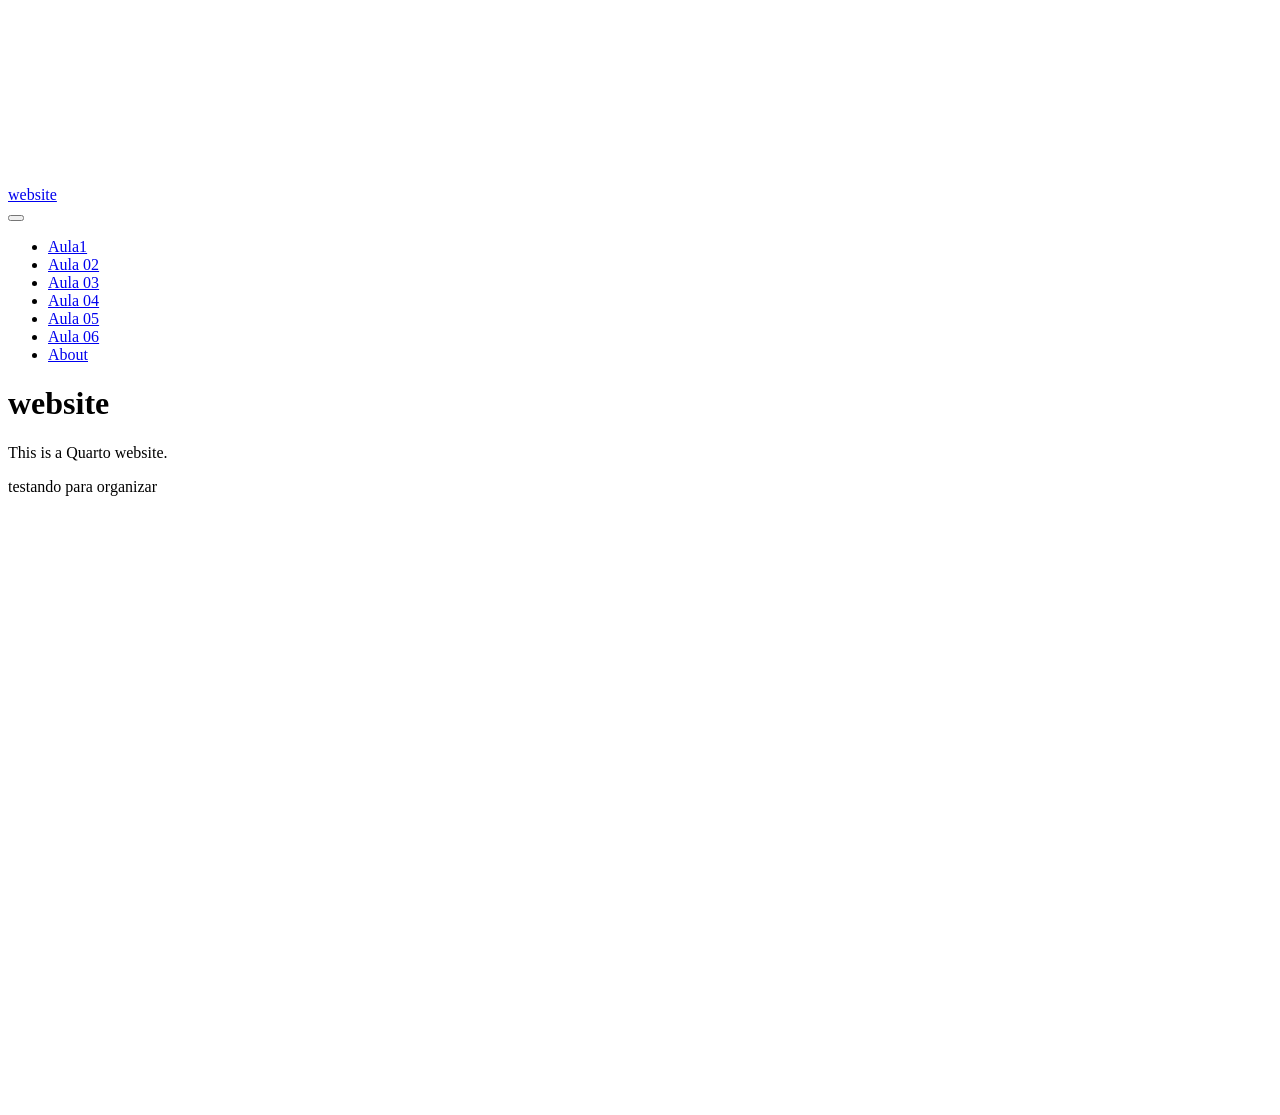
==== docs/index.html @ 210774d0 "atualização do site" ====
<!DOCTYPE html>
<html xmlns="http://www.w3.org/1999/xhtml" lang="en" xml:lang="en"><head>

<meta charset="utf-8">
<meta name="generator" content="quarto-1.7.32">

<meta name="viewport" content="width=device-width, initial-scale=1.0, user-scalable=yes">


<title>website</title>
<style>
code{white-space: pre-wrap;}
span.smallcaps{font-variant: small-caps;}
div.columns{display: flex; gap: min(4vw, 1.5em);}
div.column{flex: auto; overflow-x: auto;}
div.hanging-indent{margin-left: 1.5em; text-indent: -1.5em;}
ul.task-list{list-style: none;}
ul.task-list li input[type="checkbox"] {
  width: 0.8em;
  margin: 0 0.8em 0.2em -1em; /* quarto-specific, see https://github.com/quarto-dev/quarto-cli/issues/4556 */ 
  vertical-align: middle;
}
</style>


<script src="site_libs/quarto-nav/quarto-nav.js"></script>
<script src="site_libs/quarto-nav/headroom.min.js"></script>
<script src="site_libs/clipboard/clipboard.min.js"></script>
<script src="site_libs/quarto-search/autocomplete.umd.js"></script>
<script src="site_libs/quarto-search/fuse.min.js"></script>
<script src="site_libs/quarto-search/quarto-search.js"></script>
<meta name="quarto:offset" content="./">
<script src="site_libs/quarto-html/quarto.js" type="module"></script>
<script src="site_libs/quarto-html/tabsets/tabsets.js" type="module"></script>
<script src="site_libs/quarto-html/popper.min.js"></script>
<script src="site_libs/quarto-html/tippy.umd.min.js"></script>
<script src="site_libs/quarto-html/anchor.min.js"></script>
<link href="site_libs/quarto-html/tippy.css" rel="stylesheet">
<link href="site_libs/quarto-html/quarto-syntax-highlighting-37eea08aefeeee20ff55810ff984fec1.css" rel="stylesheet" id="quarto-text-highlighting-styles">
<script src="site_libs/bootstrap/bootstrap.min.js"></script>
<link href="site_libs/bootstrap/bootstrap-icons.css" rel="stylesheet">
<link href="site_libs/bootstrap/bootstrap-dfb324f25d9b1687192fa8be62ac8f9c.min.css" rel="stylesheet" append-hash="true" id="quarto-bootstrap" data-mode="light">
<script id="quarto-search-options" type="application/json">{
  "location": "navbar",
  "copy-button": false,
  "collapse-after": 3,
  "panel-placement": "end",
  "type": "overlay",
  "limit": 50,
  "keyboard-shortcut": [
    "f",
    "/",
    "s"
  ],
  "show-item-context": false,
  "language": {
    "search-no-results-text": "No results",
    "search-matching-documents-text": "matching documents",
    "search-copy-link-title": "Copy link to search",
    "search-hide-matches-text": "Hide additional matches",
    "search-more-match-text": "more match in this document",
    "search-more-matches-text": "more matches in this document",
    "search-clear-button-title": "Clear",
    "search-text-placeholder": "",
    "search-detached-cancel-button-title": "Cancel",
    "search-submit-button-title": "Submit",
    "search-label": "Search"
  }
}</script>


<link rel="stylesheet" href="styles.css">
</head>

<body class="nav-fixed quarto-light">

<div id="quarto-search-results"></div>
  <header id="quarto-header" class="headroom fixed-top">
    <nav class="navbar navbar-expand-lg " data-bs-theme="dark">
      <div class="navbar-container container-fluid">
      <div class="navbar-brand-container mx-auto">
    <a class="navbar-brand" href="./index.html">
    <span class="navbar-title">website</span>
    </a>
  </div>
            <div id="quarto-search" class="" title="Search"></div>
          <button class="navbar-toggler" type="button" data-bs-toggle="collapse" data-bs-target="#navbarCollapse" aria-controls="navbarCollapse" role="menu" aria-expanded="false" aria-label="Toggle navigation" onclick="if (window.quartoToggleHeadroom) { window.quartoToggleHeadroom(); }">
  <span class="navbar-toggler-icon"></span>
</button>
          <div class="collapse navbar-collapse" id="navbarCollapse">
            <ul class="navbar-nav navbar-nav-scroll me-auto">
  <li class="nav-item">
    <a class="nav-link" href="./aula1Q.html"> 
<span class="menu-text">Aula1</span></a>
  </li>  
  <li class="nav-item">
    <a class="nav-link" href="./aula2.html"> 
<span class="menu-text">Aula 02</span></a>
  </li>  
  <li class="nav-item">
    <a class="nav-link" href="./aula3.html"> 
<span class="menu-text">Aula 03</span></a>
  </li>  
  <li class="nav-item">
    <a class="nav-link" href="./aula4.html"> 
<span class="menu-text">Aula 04</span></a>
  </li>  
  <li class="nav-item">
    <a class="nav-link" href="./aula5.html"> 
<span class="menu-text">Aula 05</span></a>
  </li>  
  <li class="nav-item">
    <a class="nav-link" href="./aula6.html"> 
<span class="menu-text">Aula 06</span></a>
  </li>  
  <li class="nav-item">
    <a class="nav-link" href="./about.html"> 
<span class="menu-text">About</span></a>
  </li>  
</ul>
          </div> <!-- /navcollapse -->
            <div class="quarto-navbar-tools">
</div>
      </div> <!-- /container-fluid -->
    </nav>
</header>
<!-- content -->
<div id="quarto-content" class="quarto-container page-columns page-rows-contents page-layout-article page-navbar">
<!-- sidebar -->
<!-- margin-sidebar -->
    <div id="quarto-margin-sidebar" class="sidebar margin-sidebar zindex-bottom">
        
    </div>
<!-- main -->
<main class="content" id="quarto-document-content">

<header id="title-block-header" class="quarto-title-block default">
<div class="quarto-title">
<h1 class="title">website</h1>
</div>



<div class="quarto-title-meta">

    
  
    
  </div>
  


</header>


<p>This is a Quarto website.</p>
<p>testando para organizar</p>



</main> <!-- /main -->
<script id="quarto-html-after-body" type="application/javascript">
  window.document.addEventListener("DOMContentLoaded", function (event) {
    const icon = "";
    const anchorJS = new window.AnchorJS();
    anchorJS.options = {
      placement: 'right',
      icon: icon
    };
    anchorJS.add('.anchored');
    const isCodeAnnotation = (el) => {
      for (const clz of el.classList) {
        if (clz.startsWith('code-annotation-')) {                     
          return true;
        }
      }
      return false;
    }
    const onCopySuccess = function(e) {
      // button target
      const button = e.trigger;
      // don't keep focus
      button.blur();
      // flash "checked"
      button.classList.add('code-copy-button-checked');
      var currentTitle = button.getAttribute("title");
      button.setAttribute("title", "Copied!");
      let tooltip;
      if (window.bootstrap) {
        button.setAttribute("data-bs-toggle", "tooltip");
        button.setAttribute("data-bs-placement", "left");
        button.setAttribute("data-bs-title", "Copied!");
        tooltip = new bootstrap.Tooltip(button, 
          { trigger: "manual", 
            customClass: "code-copy-button-tooltip",
            offset: [0, -8]});
        tooltip.show();    
      }
      setTimeout(function() {
        if (tooltip) {
          tooltip.hide();
          button.removeAttribute("data-bs-title");
          button.removeAttribute("data-bs-toggle");
          button.removeAttribute("data-bs-placement");
        }
        button.setAttribute("title", currentTitle);
        button.classList.remove('code-copy-button-checked');
      }, 1000);
      // clear code selection
      e.clearSelection();
    }
    const getTextToCopy = function(trigger) {
        const codeEl = trigger.previousElementSibling.cloneNode(true);
        for (const childEl of codeEl.children) {
          if (isCodeAnnotation(childEl)) {
            childEl.remove();
          }
        }
        return codeEl.innerText;
    }
    const clipboard = new window.ClipboardJS('.code-copy-button:not([data-in-quarto-modal])', {
      text: getTextToCopy
    });
    clipboard.on('success', onCopySuccess);
    if (window.document.getElementById('quarto-embedded-source-code-modal')) {
      const clipboardModal = new window.ClipboardJS('.code-copy-button[data-in-quarto-modal]', {
        text: getTextToCopy,
        container: window.document.getElementById('quarto-embedded-source-code-modal')
      });
      clipboardModal.on('success', onCopySuccess);
    }
      var localhostRegex = new RegExp(/^(?:http|https):\/\/localhost\:?[0-9]*\//);
      var mailtoRegex = new RegExp(/^mailto:/);
        var filterRegex = new RegExp('/' + window.location.host + '/');
      var isInternal = (href) => {
          return filterRegex.test(href) || localhostRegex.test(href) || mailtoRegex.test(href);
      }
      // Inspect non-navigation links and adorn them if external
     var links = window.document.querySelectorAll('a[href]:not(.nav-link):not(.navbar-brand):not(.toc-action):not(.sidebar-link):not(.sidebar-item-toggle):not(.pagination-link):not(.no-external):not([aria-hidden]):not(.dropdown-item):not(.quarto-navigation-tool):not(.about-link)');
      for (var i=0; i<links.length; i++) {
        const link = links[i];
        if (!isInternal(link.href)) {
          // undo the damage that might have been done by quarto-nav.js in the case of
          // links that we want to consider external
          if (link.dataset.originalHref !== undefined) {
            link.href = link.dataset.originalHref;
          }
        }
      }
    function tippyHover(el, contentFn, onTriggerFn, onUntriggerFn) {
      const config = {
        allowHTML: true,
        maxWidth: 500,
        delay: 100,
        arrow: false,
        appendTo: function(el) {
            return el.parentElement;
        },
        interactive: true,
        interactiveBorder: 10,
        theme: 'quarto',
        placement: 'bottom-start',
      };
      if (contentFn) {
        config.content = contentFn;
      }
      if (onTriggerFn) {
        config.onTrigger = onTriggerFn;
      }
      if (onUntriggerFn) {
        config.onUntrigger = onUntriggerFn;
      }
      window.tippy(el, config); 
    }
    const noterefs = window.document.querySelectorAll('a[role="doc-noteref"]');
    for (var i=0; i<noterefs.length; i++) {
      const ref = noterefs[i];
      tippyHover(ref, function() {
        // use id or data attribute instead here
        let href = ref.getAttribute('data-footnote-href') || ref.getAttribute('href');
        try { href = new URL(href).hash; } catch {}
        const id = href.replace(/^#\/?/, "");
        const note = window.document.getElementById(id);
        if (note) {
          return note.innerHTML;
        } else {
          return "";
        }
      });
    }
    const xrefs = window.document.querySelectorAll('a.quarto-xref');
    const processXRef = (id, note) => {
      // Strip column container classes
      const stripColumnClz = (el) => {
        el.classList.remove("page-full", "page-columns");
        if (el.children) {
          for (const child of el.children) {
            stripColumnClz(child);
          }
        }
      }
      stripColumnClz(note)
      if (id === null || id.startsWith('sec-')) {
        // Special case sections, only their first couple elements
        const container = document.createElement("div");
        if (note.children && note.children.length > 2) {
          container.appendChild(note.children[0].cloneNode(true));
          for (let i = 1; i < note.children.length; i++) {
            const child = note.children[i];
            if (child.tagName === "P" && child.innerText === "") {
              continue;
            } else {
              container.appendChild(child.cloneNode(true));
              break;
            }
          }
          if (window.Quarto?.typesetMath) {
            window.Quarto.typesetMath(container);
          }
          return container.innerHTML
        } else {
          if (window.Quarto?.typesetMath) {
            window.Quarto.typesetMath(note);
          }
          return note.innerHTML;
        }
      } else {
        // Remove any anchor links if they are present
        const anchorLink = note.querySelector('a.anchorjs-link');
        if (anchorLink) {
          anchorLink.remove();
        }
        if (window.Quarto?.typesetMath) {
          window.Quarto.typesetMath(note);
        }
        if (note.classList.contains("callout")) {
          return note.outerHTML;
        } else {
          return note.innerHTML;
        }
      }
    }
    for (var i=0; i<xrefs.length; i++) {
      const xref = xrefs[i];
      tippyHover(xref, undefined, function(instance) {
        instance.disable();
        let url = xref.getAttribute('href');
        let hash = undefined; 
        if (url.startsWith('#')) {
          hash = url;
        } else {
          try { hash = new URL(url).hash; } catch {}
        }
        if (hash) {
          const id = hash.replace(/^#\/?/, "");
          const note = window.document.getElementById(id);
          if (note !== null) {
            try {
              const html = processXRef(id, note.cloneNode(true));
              instance.setContent(html);
            } finally {
              instance.enable();
              instance.show();
            }
          } else {
            // See if we can fetch this
            fetch(url.split('#')[0])
            .then(res => res.text())
            .then(html => {
              const parser = new DOMParser();
              const htmlDoc = parser.parseFromString(html, "text/html");
              const note = htmlDoc.getElementById(id);
              if (note !== null) {
                const html = processXRef(id, note);
                instance.setContent(html);
              } 
            }).finally(() => {
              instance.enable();
              instance.show();
            });
          }
        } else {
          // See if we can fetch a full url (with no hash to target)
          // This is a special case and we should probably do some content thinning / targeting
          fetch(url)
          .then(res => res.text())
          .then(html => {
            const parser = new DOMParser();
            const htmlDoc = parser.parseFromString(html, "text/html");
            const note = htmlDoc.querySelector('main.content');
            if (note !== null) {
              // This should only happen for chapter cross references
              // (since there is no id in the URL)
              // remove the first header
              if (note.children.length > 0 && note.children[0].tagName === "HEADER") {
                note.children[0].remove();
              }
              const html = processXRef(null, note);
              instance.setContent(html);
            } 
          }).finally(() => {
            instance.enable();
            instance.show();
          });
        }
      }, function(instance) {
      });
    }
        let selectedAnnoteEl;
        const selectorForAnnotation = ( cell, annotation) => {
          let cellAttr = 'data-code-cell="' + cell + '"';
          let lineAttr = 'data-code-annotation="' +  annotation + '"';
          const selector = 'span[' + cellAttr + '][' + lineAttr + ']';
          return selector;
        }
        const selectCodeLines = (annoteEl) => {
          const doc = window.document;
          const targetCell = annoteEl.getAttribute("data-target-cell");
          const targetAnnotation = annoteEl.getAttribute("data-target-annotation");
          const annoteSpan = window.document.querySelector(selectorForAnnotation(targetCell, targetAnnotation));
          const lines = annoteSpan.getAttribute("data-code-lines").split(",");
          const lineIds = lines.map((line) => {
            return targetCell + "-" + line;
          })
          let top = null;
          let height = null;
          let parent = null;
          if (lineIds.length > 0) {
              //compute the position of the single el (top and bottom and make a div)
              const el = window.document.getElementById(lineIds[0]);
              top = el.offsetTop;
              height = el.offsetHeight;
              parent = el.parentElement.parentElement;
            if (lineIds.length > 1) {
              const lastEl = window.document.getElementById(lineIds[lineIds.length - 1]);
              const bottom = lastEl.offsetTop + lastEl.offsetHeight;
              height = bottom - top;
            }
            if (top !== null && height !== null && parent !== null) {
              // cook up a div (if necessary) and position it 
              let div = window.document.getElementById("code-annotation-line-highlight");
              if (div === null) {
                div = window.document.createElement("div");
                div.setAttribute("id", "code-annotation-line-highlight");
                div.style.position = 'absolute';
                parent.appendChild(div);
              }
              div.style.top = top - 2 + "px";
              div.style.height = height + 4 + "px";
              div.style.left = 0;
              let gutterDiv = window.document.getElementById("code-annotation-line-highlight-gutter");
              if (gutterDiv === null) {
                gutterDiv = window.document.createElement("div");
                gutterDiv.setAttribute("id", "code-annotation-line-highlight-gutter");
                gutterDiv.style.position = 'absolute';
                const codeCell = window.document.getElementById(targetCell);
                const gutter = codeCell.querySelector('.code-annotation-gutter');
                gutter.appendChild(gutterDiv);
              }
              gutterDiv.style.top = top - 2 + "px";
              gutterDiv.style.height = height + 4 + "px";
            }
            selectedAnnoteEl = annoteEl;
          }
        };
        const unselectCodeLines = () => {
          const elementsIds = ["code-annotation-line-highlight", "code-annotation-line-highlight-gutter"];
          elementsIds.forEach((elId) => {
            const div = window.document.getElementById(elId);
            if (div) {
              div.remove();
            }
          });
          selectedAnnoteEl = undefined;
        };
          // Handle positioning of the toggle
      window.addEventListener(
        "resize",
        throttle(() => {
          elRect = undefined;
          if (selectedAnnoteEl) {
            selectCodeLines(selectedAnnoteEl);
          }
        }, 10)
      );
      function throttle(fn, ms) {
      let throttle = false;
      let timer;
        return (...args) => {
          if(!throttle) { // first call gets through
              fn.apply(this, args);
              throttle = true;
          } else { // all the others get throttled
              if(timer) clearTimeout(timer); // cancel #2
              timer = setTimeout(() => {
                fn.apply(this, args);
                timer = throttle = false;
              }, ms);
          }
        };
      }
        // Attach click handler to the DT
        const annoteDls = window.document.querySelectorAll('dt[data-target-cell]');
        for (const annoteDlNode of annoteDls) {
          annoteDlNode.addEventListener('click', (event) => {
            const clickedEl = event.target;
            if (clickedEl !== selectedAnnoteEl) {
              unselectCodeLines();
              const activeEl = window.document.querySelector('dt[data-target-cell].code-annotation-active');
              if (activeEl) {
                activeEl.classList.remove('code-annotation-active');
              }
              selectCodeLines(clickedEl);
              clickedEl.classList.add('code-annotation-active');
            } else {
              // Unselect the line
              unselectCodeLines();
              clickedEl.classList.remove('code-annotation-active');
            }
          });
        }
    const findCites = (el) => {
      const parentEl = el.parentElement;
      if (parentEl) {
        const cites = parentEl.dataset.cites;
        if (cites) {
          return {
            el,
            cites: cites.split(' ')
          };
        } else {
          return findCites(el.parentElement)
        }
      } else {
        return undefined;
      }
    };
    var bibliorefs = window.document.querySelectorAll('a[role="doc-biblioref"]');
    for (var i=0; i<bibliorefs.length; i++) {
      const ref = bibliorefs[i];
      const citeInfo = findCites(ref);
      if (citeInfo) {
        tippyHover(citeInfo.el, function() {
          var popup = window.document.createElement('div');
          citeInfo.cites.forEach(function(cite) {
            var citeDiv = window.document.createElement('div');
            citeDiv.classList.add('hanging-indent');
            citeDiv.classList.add('csl-entry');
            var biblioDiv = window.document.getElementById('ref-' + cite);
            if (biblioDiv) {
              citeDiv.innerHTML = biblioDiv.innerHTML;
            }
            popup.appendChild(citeDiv);
          });
          return popup.innerHTML;
        });
      }
    }
  });
  </script>
</div> <!-- /content -->




</body></html>
---- docs/site_libs/quarto-html/tippy.css ----
.tippy-box[data-animation=fade][data-state=hidden]{opacity:0}[data-tippy-root]{max-width:calc(100vw - 10px)}.tippy-box{position:relative;background-color:#333;color:#fff;border-radius:4px;font-size:14px;line-height:1.4;white-space:normal;outline:0;transition-property:transform,visibility,opacity}.tippy-box[data-placement^=top]>.tippy-arrow{bottom:0}.tippy-box[data-placement^=top]>.tippy-arrow:before{bottom:-7px;left:0;border-width:8px 8px 0;border-top-color:initial;transform-origin:center top}.tippy-box[data-placement^=bottom]>.tippy-arrow{top:0}.tippy-box[data-placement^=bottom]>.tippy-arrow:before{top:-7px;left:0;border-width:0 8px 8px;border-bottom-color:initial;transform-origin:center bottom}.tippy-box[data-placement^=left]>.tippy-arrow{right:0}.tippy-box[data-placement^=left]>.tippy-arrow:before{border-width:8px 0 8px 8px;border-left-color:initial;right:-7px;transform-origin:center left}.tippy-box[data-placement^=right]>.tippy-arrow{left:0}.tippy-box[data-placement^=right]>.tippy-arrow:before{left:-7px;border-width:8px 8px 8px 0;border-right-color:initial;transform-origin:center right}.tippy-box[data-inertia][data-state=visible]{transition-timing-function:cubic-bezier(.54,1.5,.38,1.11)}.tippy-arrow{width:16px;height:16px;color:#333}.tippy-arrow:before{content:"";position:absolute;border-color:transparent;border-style:solid}.tippy-content{position:relative;padding:5px 9px;z-index:1}
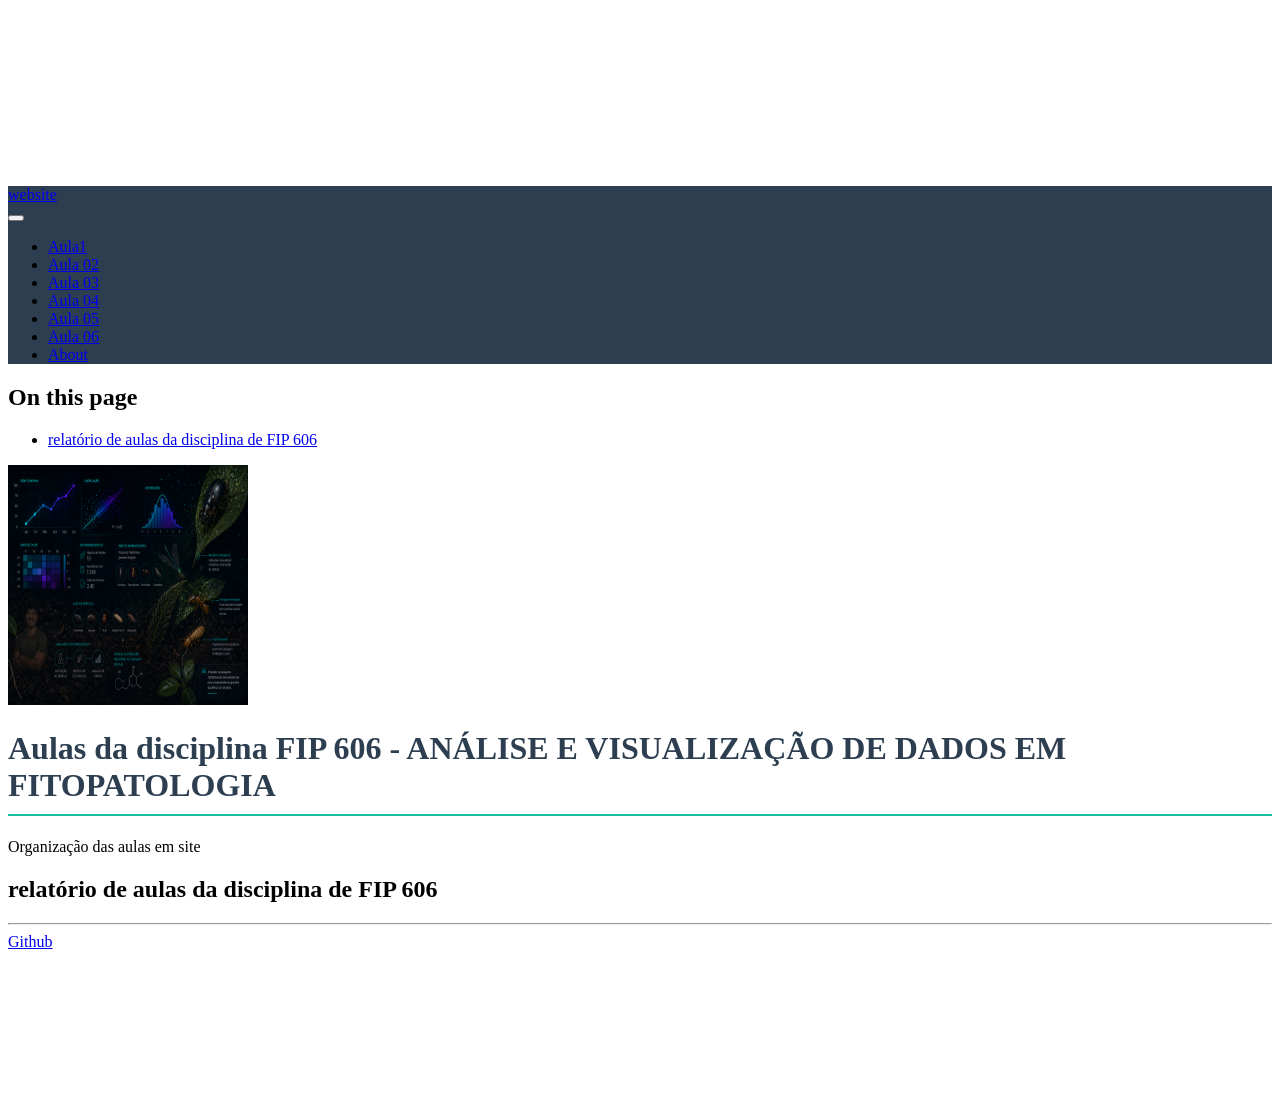
==== commit 35d52498: "atualização capa" ====
--- a/docs/index.html
+++ b/docs/index.html
@@ -7,7 +7,7 @@
 <meta name="viewport" content="width=device-width, initial-scale=1.0, user-scalable=yes">
 
 
-<title>website</title>
+<title>Aulas da disciplina FIP 606 - ANÁLISE E VISUALIZAÇÃO DE DADOS EM FITOPATOLOGIA – website</title>
 <style>
 code{white-space: pre-wrap;}
 span.smallcaps{font-variant: small-caps;}
@@ -34,7 +34,6 @@
 <script src="site_libs/quarto-html/tabsets/tabsets.js" type="module"></script>
 <script src="site_libs/quarto-html/popper.min.js"></script>
 <script src="site_libs/quarto-html/tippy.umd.min.js"></script>
-<script src="site_libs/quarto-html/anchor.min.js"></script>
 <link href="site_libs/quarto-html/tippy.css" rel="stylesheet">
 <link href="site_libs/quarto-html/quarto-syntax-highlighting-37eea08aefeeee20ff55810ff984fec1.css" rel="stylesheet" id="quarto-text-highlighting-styles">
 <script src="site_libs/bootstrap/bootstrap.min.js"></script>
@@ -128,46 +127,44 @@
 <div id="quarto-content" class="quarto-container page-columns page-rows-contents page-layout-article page-navbar">
 <!-- sidebar -->
 <!-- margin-sidebar -->
-    <div id="quarto-margin-sidebar" class="sidebar margin-sidebar zindex-bottom">
-        
+    <div id="quarto-margin-sidebar" class="sidebar margin-sidebar">
+        <nav id="TOC" role="doc-toc" class="toc-active">
+    <h2 id="toc-title">On this page</h2>
+  <ul>
+  <li><a href="#relatório-de-aulas-da-disciplina-de-fip-606" id="toc-relatório-de-aulas-da-disciplina-de-fip-606" class="nav-link active" data-scroll-target="#relatório-de-aulas-da-disciplina-de-fip-606">relatório de aulas da disciplina de FIP 606</a></li>
+  </ul>
+</nav>
     </div>
 <!-- main -->
-<main class="content" id="quarto-document-content">
-
-<header id="title-block-header" class="quarto-title-block default">
+<div class="quarto-about-jolla">
+  <img src="capa-website.png" class="about-image
+  round " style="height: 15em; width: 15em;">
+ <header id="title-block-header" class="quarto-title-block default">
 <div class="quarto-title">
-<h1 class="title">website</h1>
+<h1 class="title">Aulas da disciplina FIP 606 - ANÁLISE E VISUALIZAÇÃO DE DADOS EM FITOPATOLOGIA</h1>
+<p class="subtitle lead">Organização das aulas em site</p>
 </div>
-
-
-
 <div class="quarto-title-meta">
-
-    
-  
-    
   </div>
-  
-
-
-</header>
-
-
-<p>This is a Quarto website.</p>
-<p>testando para organizar</p>
-
-
-
-</main> <!-- /main -->
+</header><main class="content" id="quarto-document-content">
+
+<section id="relatório-de-aulas-da-disciplina-de-fip-606" class="level2">
+<h2 data-anchor-id="relatório-de-aulas-da-disciplina-de-fip-606">relatório de aulas da disciplina de FIP 606</h2>
+
+
+</section>
+</main> 
+  <hr class="about-sep">
+   <div class="about-links">
+  <a href="https://github.com/antonielpereira" class="about-link" rel="" target="">
+    <i class="bi bi-github"></i>
+     <span class="about-link-text">Github</span>
+  </a>
+</div>
+</div>
+ <!-- /main -->
 <script id="quarto-html-after-body" type="application/javascript">
   window.document.addEventListener("DOMContentLoaded", function (event) {
-    const icon = "";
-    const anchorJS = new window.AnchorJS();
-    anchorJS.options = {
-      placement: 'right',
-      icon: icon
-    };
-    anchorJS.add('.anchored');
     const isCodeAnnotation = (el) => {
       for (const clz of el.classList) {
         if (clz.startsWith('code-annotation-')) {                     
--- a/docs/styles.css
+++ b/docs/styles.css
@@ -0,0 +1,19 @@
+/* Cor de fundo da barra de navegação */
+.navbar {
+  background-color: #2c3e50; /* Uma cor base elegante */
+}
+
+/* Efeito ao passar o mouse ou aba ativa */
+.nav-link:hover {
+  color: #18bc9c !important; /* Verde água ao passar o mouse */
+}
+
+/* Se quiser cores específicas para cada página no menu, 
+   o Quarto permite via classes, mas o mais elegante é manter a coerência. 
+   Vamos mudar a cor dos títulos de cada página: */
+
+h1.title {
+  color: #2c3e50;
+  border-bottom: 2px solid #18bc9c;
+  padding-bottom: 10px;
+}
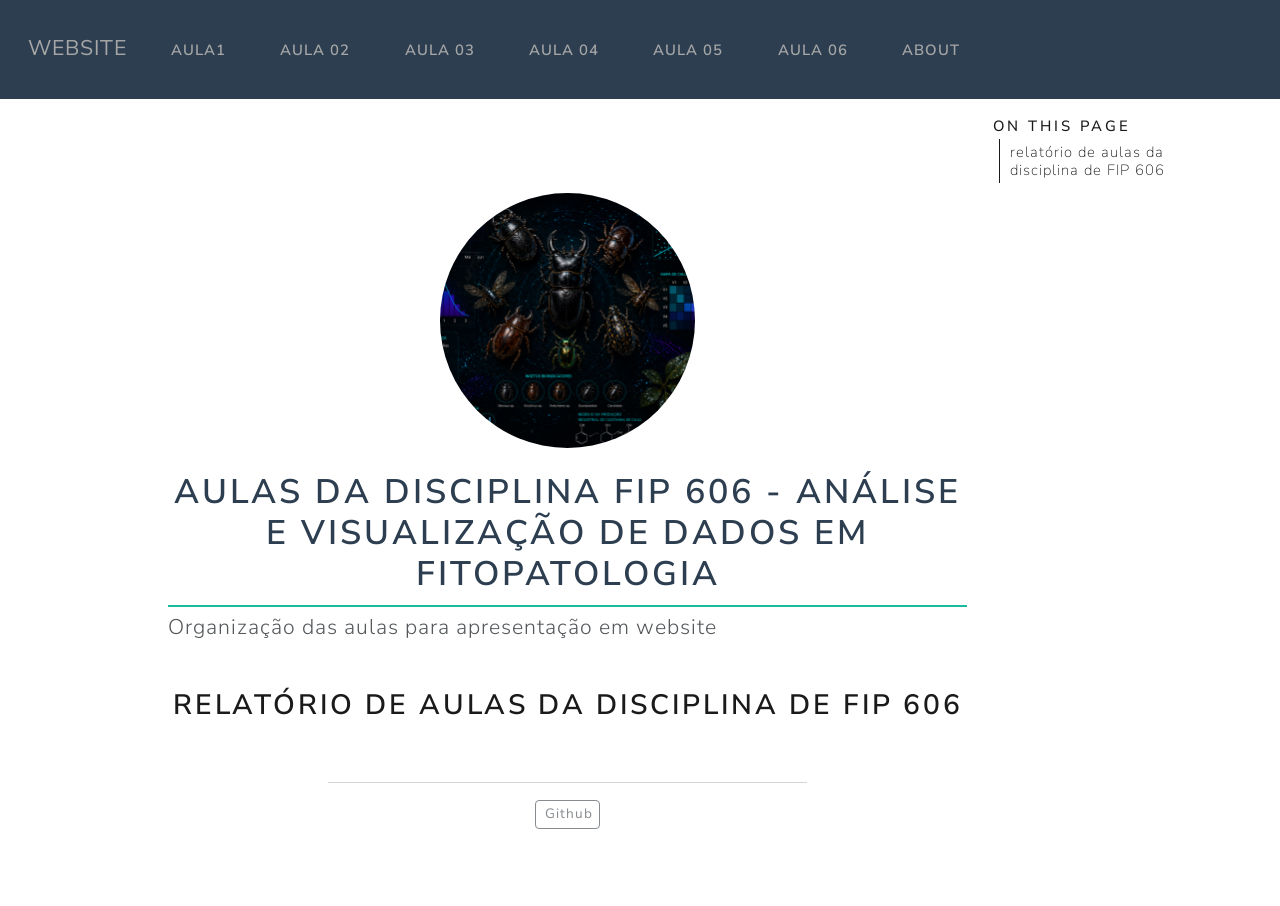
==== commit e436a0c8: "atualização site" ====
--- a/docs/index.html
+++ b/docs/index.html
@@ -38,7 +38,7 @@
 <link href="site_libs/quarto-html/quarto-syntax-highlighting-37eea08aefeeee20ff55810ff984fec1.css" rel="stylesheet" id="quarto-text-highlighting-styles">
 <script src="site_libs/bootstrap/bootstrap.min.js"></script>
 <link href="site_libs/bootstrap/bootstrap-icons.css" rel="stylesheet">
-<link href="site_libs/bootstrap/bootstrap-dfb324f25d9b1687192fa8be62ac8f9c.min.css" rel="stylesheet" append-hash="true" id="quarto-bootstrap" data-mode="light">
+<link href="site_libs/bootstrap/bootstrap-bb49951d50c4a7e8d052f44ae1610a34.min.css" rel="stylesheet" append-hash="true" id="quarto-bootstrap" data-mode="light">
 <script id="quarto-search-options" type="application/json">{
   "location": "navbar",
   "copy-button": false,
@@ -142,7 +142,7 @@
  <header id="title-block-header" class="quarto-title-block default">
 <div class="quarto-title">
 <h1 class="title">Aulas da disciplina FIP 606 - ANÁLISE E VISUALIZAÇÃO DE DADOS EM FITOPATOLOGIA</h1>
-<p class="subtitle lead">Organização das aulas em site</p>
+<p class="subtitle lead">Organização das aulas para apresentação em website</p>
 </div>
 <div class="quarto-title-meta">
   </div>
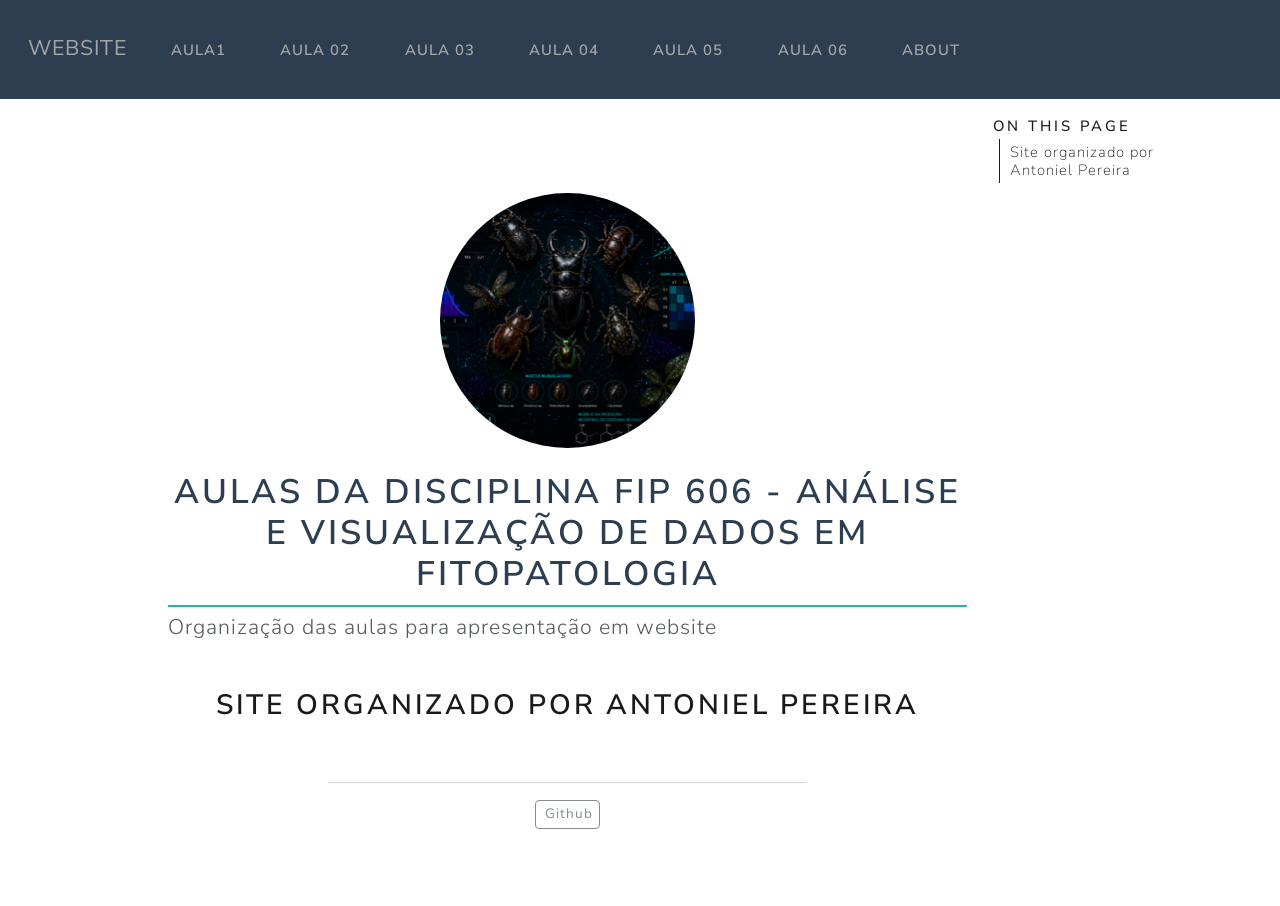
==== commit e9b313dd: "atualização site" ====
--- a/docs/index.html
+++ b/docs/index.html
@@ -131,7 +131,7 @@
         <nav id="TOC" role="doc-toc" class="toc-active">
     <h2 id="toc-title">On this page</h2>
   <ul>
-  <li><a href="#relatório-de-aulas-da-disciplina-de-fip-606" id="toc-relatório-de-aulas-da-disciplina-de-fip-606" class="nav-link active" data-scroll-target="#relatório-de-aulas-da-disciplina-de-fip-606">relatório de aulas da disciplina de FIP 606</a></li>
+  <li><a href="#site-organizado-por-antoniel-pereira" id="toc-site-organizado-por-antoniel-pereira" class="nav-link active" data-scroll-target="#site-organizado-por-antoniel-pereira">Site organizado por Antoniel Pereira</a></li>
   </ul>
 </nav>
     </div>
@@ -148,8 +148,8 @@
   </div>
 </header><main class="content" id="quarto-document-content">
 
-<section id="relatório-de-aulas-da-disciplina-de-fip-606" class="level2">
-<h2 data-anchor-id="relatório-de-aulas-da-disciplina-de-fip-606">relatório de aulas da disciplina de FIP 606</h2>
+<section id="site-organizado-por-antoniel-pereira" class="level2">
+<h2 data-anchor-id="site-organizado-por-antoniel-pereira">Site organizado por Antoniel Pereira</h2>
 
 
 </section>
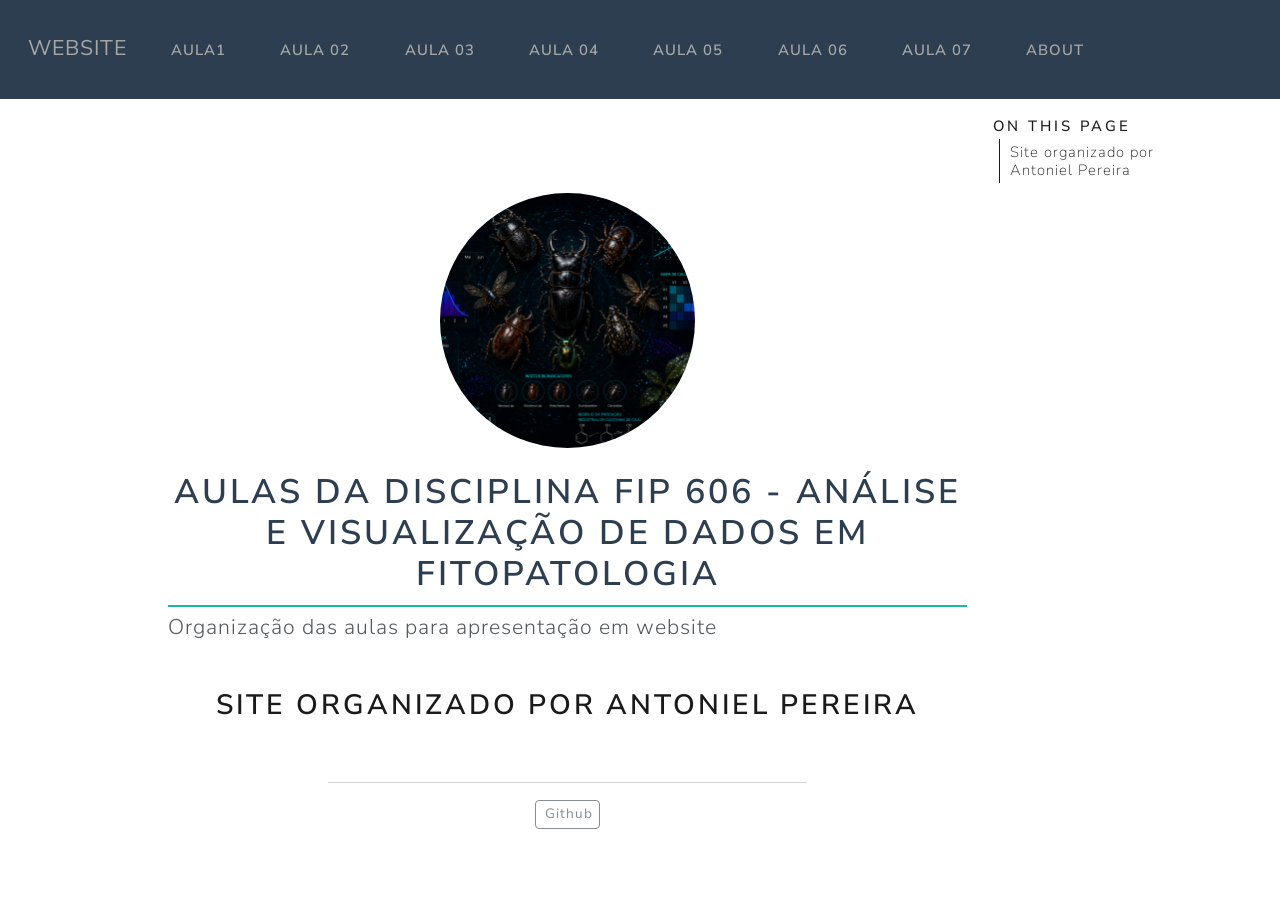
==== commit ed5a581c: "atualização site" ====
--- a/docs/index.html
+++ b/docs/index.html
@@ -113,6 +113,10 @@
 <span class="menu-text">Aula 06</span></a>
   </li>  
   <li class="nav-item">
+    <a class="nav-link" href="./aula7.html"> 
+<span class="menu-text">Aula 07</span></a>
+  </li>  
+  <li class="nav-item">
     <a class="nav-link" href="./about.html"> 
 <span class="menu-text">About</span></a>
   </li>  
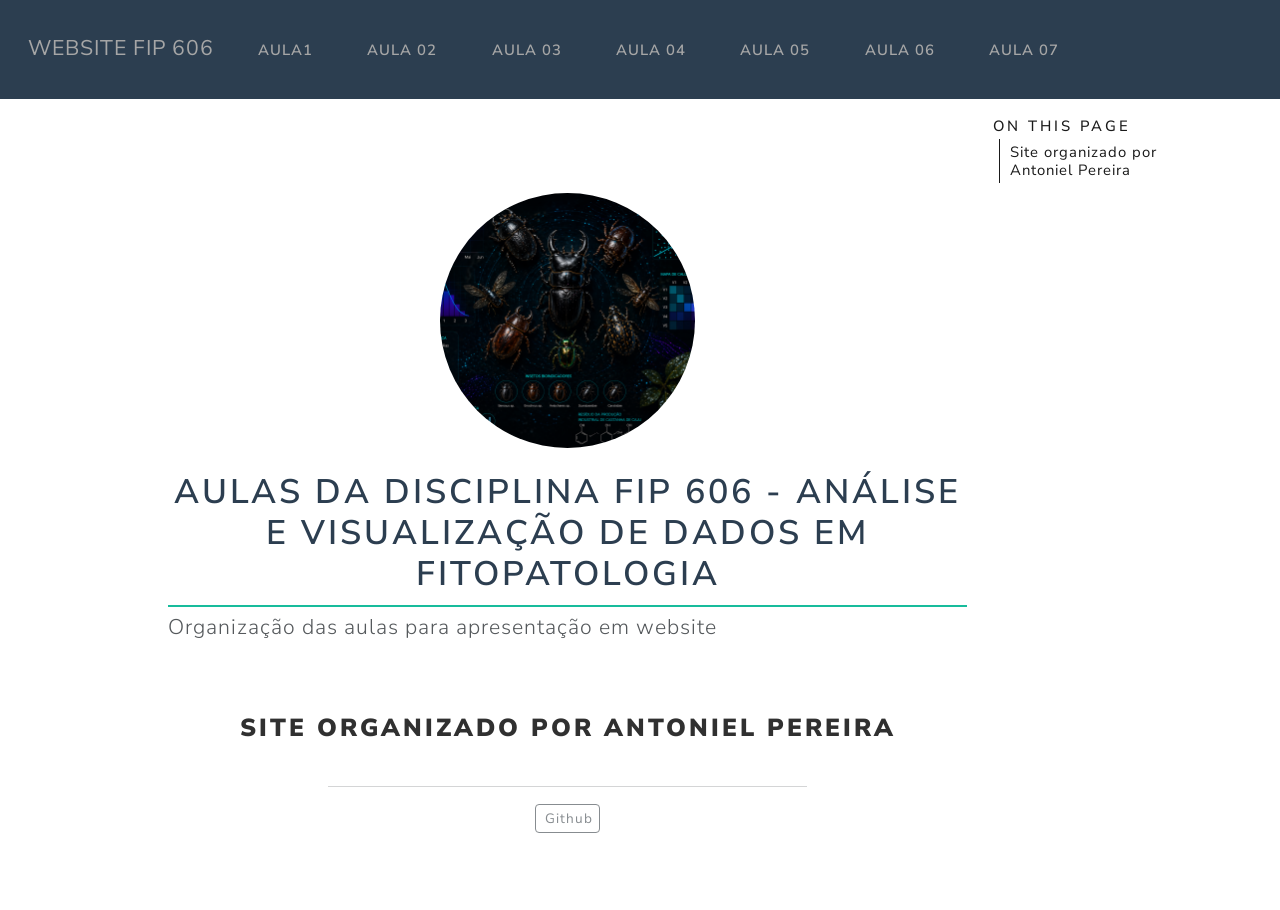
==== commit bc316d97: "atualização site" ====
--- a/docs/index.html
+++ b/docs/index.html
@@ -7,7 +7,7 @@
 <meta name="viewport" content="width=device-width, initial-scale=1.0, user-scalable=yes">
 
 
-<title>Aulas da disciplina FIP 606 - ANÁLISE E VISUALIZAÇÃO DE DADOS EM FITOPATOLOGIA – website</title>
+<title>Aulas da disciplina FIP 606 - ANÁLISE E VISUALIZAÇÃO DE DADOS EM FITOPATOLOGIA – website FIP 606</title>
 <style>
 code{white-space: pre-wrap;}
 span.smallcaps{font-variant: small-caps;}
@@ -79,7 +79,7 @@
       <div class="navbar-container container-fluid">
       <div class="navbar-brand-container mx-auto">
     <a class="navbar-brand" href="./index.html">
-    <span class="navbar-title">website</span>
+    <span class="navbar-title">website FIP 606</span>
     </a>
   </div>
             <div id="quarto-search" class="" title="Search"></div>
@@ -115,10 +115,6 @@
   <li class="nav-item">
     <a class="nav-link" href="./aula7.html"> 
 <span class="menu-text">Aula 07</span></a>
-  </li>  
-  <li class="nav-item">
-    <a class="nav-link" href="./about.html"> 
-<span class="menu-text">About</span></a>
   </li>  
 </ul>
           </div> <!-- /navcollapse -->
@@ -135,7 +131,7 @@
         <nav id="TOC" role="doc-toc" class="toc-active">
     <h2 id="toc-title">On this page</h2>
   <ul>
-  <li><a href="#site-organizado-por-antoniel-pereira" id="toc-site-organizado-por-antoniel-pereira" class="nav-link active" data-scroll-target="#site-organizado-por-antoniel-pereira">Site organizado por Antoniel Pereira</a></li>
+  <li><a href="#site-organizado-por-antoniel-pereira" id="toc-site-organizado-por-antoniel-pereira" class="nav-link active" data-scroll-target="#site-organizado-por-antoniel-pereira"><strong>Site organizado por Antoniel Pereira</strong></a></li>
   </ul>
 </nav>
     </div>
@@ -152,8 +148,8 @@
   </div>
 </header><main class="content" id="quarto-document-content">
 
-<section id="site-organizado-por-antoniel-pereira" class="level2">
-<h2 data-anchor-id="site-organizado-por-antoniel-pereira">Site organizado por Antoniel Pereira</h2>
+<section id="site-organizado-por-antoniel-pereira" class="level3">
+<h3 data-anchor-id="site-organizado-por-antoniel-pereira"><strong>Site organizado por Antoniel Pereira</strong></h3>
 
 
 </section>
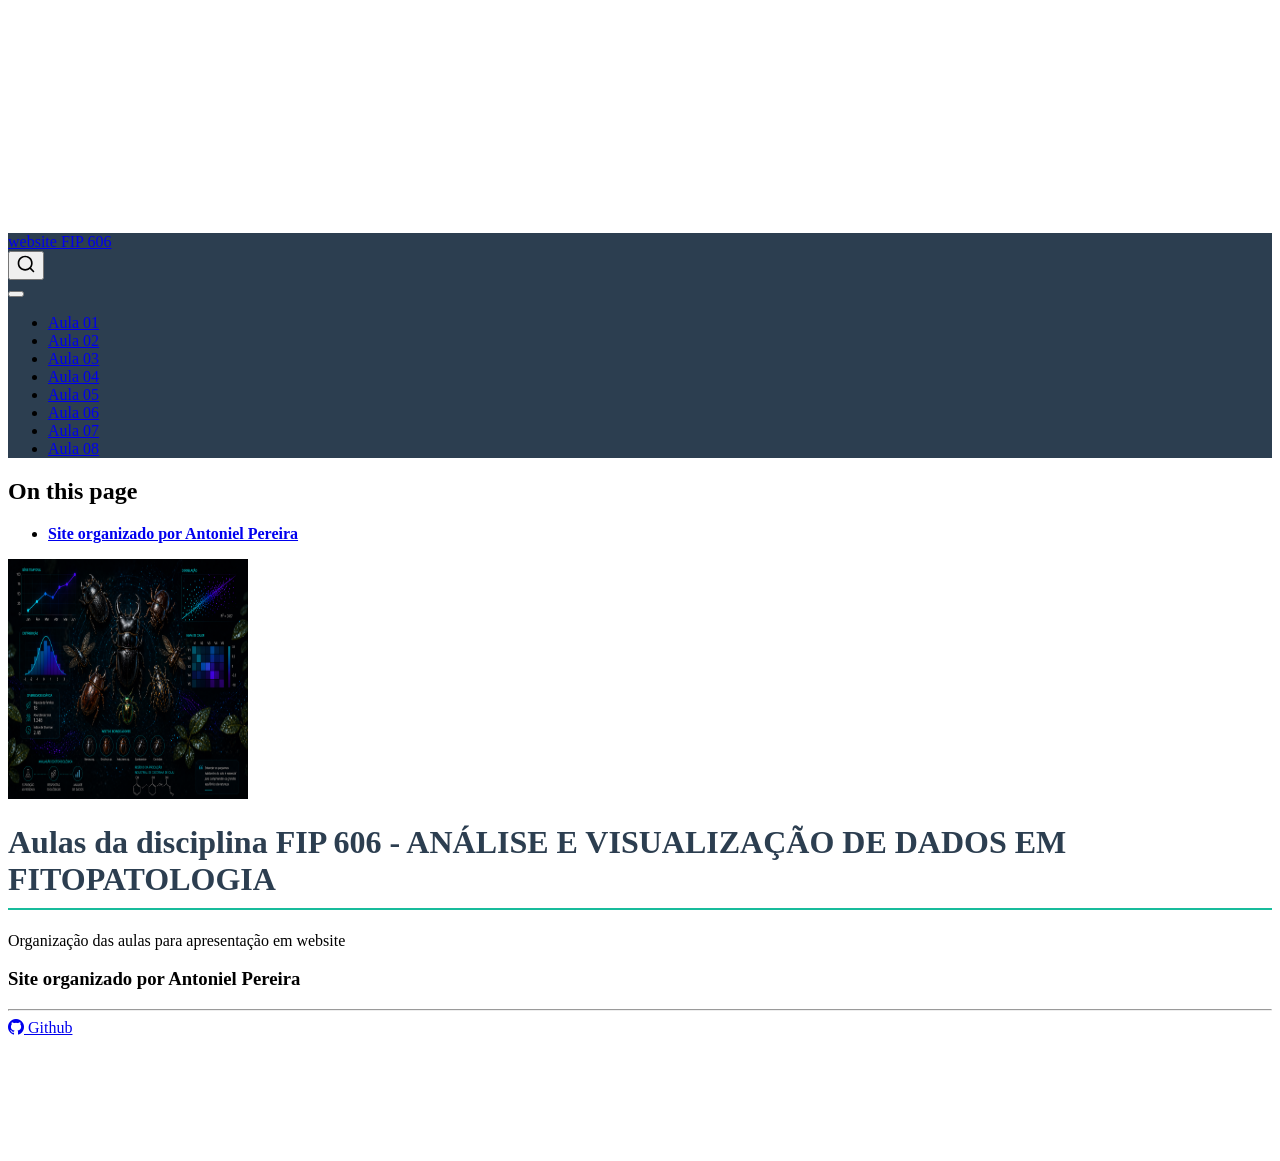
==== commit 8552d2a3: "Recomeço do site em pasta limpa sem acentos" ====
--- a/docs/index.html
+++ b/docs/index.html
@@ -2,13 +2,16 @@
 <html xmlns="http://www.w3.org/1999/xhtml" lang="en" xml:lang="en"><head>
 
 <meta charset="utf-8">
-<meta name="generator" content="quarto-1.7.32">
+<meta name="generator" content="quarto-1.9.36">
 
 <meta name="viewport" content="width=device-width, initial-scale=1.0, user-scalable=yes">
 
 
 <title>Aulas da disciplina FIP 606 - ANÁLISE E VISUALIZAÇÃO DE DADOS EM FITOPATOLOGIA – website FIP 606</title>
 <style>
+/* Default styles provided by pandoc.
+** See https://pandoc.org/MANUAL.html#variables-for-html for config info.
+*/
 code{white-space: pre-wrap;}
 span.smallcaps{font-variant: small-caps;}
 div.columns{display: flex; gap: min(4vw, 1.5em);}
@@ -35,10 +38,10 @@
 <script src="site_libs/quarto-html/popper.min.js"></script>
 <script src="site_libs/quarto-html/tippy.umd.min.js"></script>
 <link href="site_libs/quarto-html/tippy.css" rel="stylesheet">
-<link href="site_libs/quarto-html/quarto-syntax-highlighting-37eea08aefeeee20ff55810ff984fec1.css" rel="stylesheet" id="quarto-text-highlighting-styles">
+<link href="site_libs/quarto-html/quarto-syntax-highlighting-845c23b38eaddc0f92fda52bfe77a8c8.css" rel="stylesheet" id="quarto-text-highlighting-styles">
 <script src="site_libs/bootstrap/bootstrap.min.js"></script>
 <link href="site_libs/bootstrap/bootstrap-icons.css" rel="stylesheet">
-<link href="site_libs/bootstrap/bootstrap-bb49951d50c4a7e8d052f44ae1610a34.min.css" rel="stylesheet" append-hash="true" id="quarto-bootstrap" data-mode="light">
+<link href="site_libs/bootstrap/bootstrap-a0f9fd0d421825b736dc1bbcbcba2219.min.css" rel="stylesheet" append-hash="true" id="quarto-bootstrap" data-mode="light">
 <script id="quarto-search-options" type="application/json">{
   "location": "navbar",
   "copy-button": false,
@@ -90,7 +93,7 @@
             <ul class="navbar-nav navbar-nav-scroll me-auto">
   <li class="nav-item">
     <a class="nav-link" href="./aula1Q.html"> 
-<span class="menu-text">Aula1</span></a>
+<span class="menu-text">Aula 01</span></a>
   </li>  
   <li class="nav-item">
     <a class="nav-link" href="./aula2.html"> 
@@ -115,6 +118,10 @@
   <li class="nav-item">
     <a class="nav-link" href="./aula7.html"> 
 <span class="menu-text">Aula 07</span></a>
+  </li>  
+  <li class="nav-item">
+    <a class="nav-link" href="./aula08.html"> 
+<span class="menu-text">Aula 08</span></a>
   </li>  
 </ul>
           </div> <!-- /navcollapse -->
@@ -207,13 +214,14 @@
       e.clearSelection();
     }
     const getTextToCopy = function(trigger) {
-        const codeEl = trigger.previousElementSibling.cloneNode(true);
-        for (const childEl of codeEl.children) {
-          if (isCodeAnnotation(childEl)) {
-            childEl.remove();
-          }
-        }
-        return codeEl.innerText;
+      const outerScaffold = trigger.parentElement.cloneNode(true);
+      const codeEl = outerScaffold.querySelector('code');
+      for (const childEl of codeEl.children) {
+        if (isCodeAnnotation(childEl)) {
+          childEl.remove();
+        }
+      }
+      return codeEl.innerText;
     }
     const clipboard = new window.ClipboardJS('.code-copy-button:not([data-in-quarto-modal])', {
       text: getTextToCopy
--- a/docs/site_libs/quarto-html/quarto-syntax-highlighting-845c23b38eaddc0f92fda52bfe77a8c8.css
+++ b/docs/site_libs/quarto-html/quarto-syntax-highlighting-845c23b38eaddc0f92fda52bfe77a8c8.css
@@ -0,0 +1,236 @@
+/* quarto syntax highlight colors */
+:root {
+  --quarto-hl-ot-color: #003B4F;
+  --quarto-hl-at-color: #657422;
+  --quarto-hl-ss-color: #20794D;
+  --quarto-hl-an-color: #5E5E5E;
+  --quarto-hl-fu-color: #4758AB;
+  --quarto-hl-st-color: #20794D;
+  --quarto-hl-cf-color: #003B4F;
+  --quarto-hl-op-color: #5E5E5E;
+  --quarto-hl-er-color: #AD0000;
+  --quarto-hl-bn-color: #AD0000;
+  --quarto-hl-al-color: #AD0000;
+  --quarto-hl-va-color: #111111;
+  --quarto-hl-bu-color: inherit;
+  --quarto-hl-ex-color: inherit;
+  --quarto-hl-pp-color: #AD0000;
+  --quarto-hl-in-color: #5E5E5E;
+  --quarto-hl-vs-color: #20794D;
+  --quarto-hl-wa-color: #5E5E5E;
+  --quarto-hl-do-color: #5E5E5E;
+  --quarto-hl-im-color: #00769E;
+  --quarto-hl-ch-color: #20794D;
+  --quarto-hl-dt-color: #AD0000;
+  --quarto-hl-fl-color: #AD0000;
+  --quarto-hl-co-color: #5E5E5E;
+  --quarto-hl-cv-color: #5E5E5E;
+  --quarto-hl-cn-color: #8f5902;
+  --quarto-hl-sc-color: #5E5E5E;
+  --quarto-hl-dv-color: #AD0000;
+  --quarto-hl-kw-color: #003B4F;
+}
+
+/* other quarto variables */
+:root {
+  --quarto-font-monospace: SFMono-Regular, Menlo, Monaco, Consolas, "Liberation Mono", "Courier New", monospace;
+}
+
+/* syntax highlight based on Pandoc's rules */
+pre > code.sourceCode > span {
+  color: #003B4F;
+}
+
+code.sourceCode > span {
+  color: #003B4F;
+}
+
+div.sourceCode,
+div.sourceCode pre.sourceCode {
+  color: #003B4F;
+}
+
+/* Normal */
+code span {
+  color: #003B4F;
+}
+
+/* Alert */
+code span.al {
+  color: #AD0000;
+  font-style: inherit;
+}
+
+/* Annotation */
+code span.an {
+  color: #5E5E5E;
+  font-style: inherit;
+}
+
+/* Attribute */
+code span.at {
+  color: #657422;
+  font-style: inherit;
+}
+
+/* BaseN */
+code span.bn {
+  color: #AD0000;
+  font-style: inherit;
+}
+
+/* BuiltIn */
+code span.bu {
+  font-style: inherit;
+}
+
+/* ControlFlow */
+code span.cf {
+  color: #003B4F;
+  font-weight: bold;
+  font-style: inherit;
+}
+
+/* Char */
+code span.ch {
+  color: #20794D;
+  font-style: inherit;
+}
+
+/* Constant */
+code span.cn {
+  color: #8f5902;
+  font-style: inherit;
+}
+
+/* Comment */
+code span.co {
+  color: #5E5E5E;
+  font-style: inherit;
+}
+
+/* CommentVar */
+code span.cv {
+  color: #5E5E5E;
+  font-style: italic;
+}
+
+/* Documentation */
+code span.do {
+  color: #5E5E5E;
+  font-style: italic;
+}
+
+/* DataType */
+code span.dt {
+  color: #AD0000;
+  font-style: inherit;
+}
+
+/* DecVal */
+code span.dv {
+  color: #AD0000;
+  font-style: inherit;
+}
+
+/* Error */
+code span.er {
+  color: #AD0000;
+  font-style: inherit;
+}
+
+/* Extension */
+code span.ex {
+  font-style: inherit;
+}
+
+/* Float */
+code span.fl {
+  color: #AD0000;
+  font-style: inherit;
+}
+
+/* Function */
+code span.fu {
+  color: #4758AB;
+  font-style: inherit;
+}
+
+/* Import */
+code span.im {
+  color: #00769E;
+  font-style: inherit;
+}
+
+/* Information */
+code span.in {
+  color: #5E5E5E;
+  font-style: inherit;
+}
+
+/* Keyword */
+code span.kw {
+  color: #003B4F;
+  font-weight: bold;
+  font-style: inherit;
+}
+
+/* Operator */
+code span.op {
+  color: #5E5E5E;
+  font-style: inherit;
+}
+
+/* Other */
+code span.ot {
+  color: #003B4F;
+  font-style: inherit;
+}
+
+/* Preprocessor */
+code span.pp {
+  color: #AD0000;
+  font-style: inherit;
+}
+
+/* SpecialChar */
+code span.sc {
+  color: #5E5E5E;
+  font-style: inherit;
+}
+
+/* SpecialString */
+code span.ss {
+  color: #20794D;
+  font-style: inherit;
+}
+
+/* String */
+code span.st {
+  color: #20794D;
+  font-style: inherit;
+}
+
+/* Variable */
+code span.va {
+  color: #111111;
+  font-style: inherit;
+}
+
+/* VerbatimString */
+code span.vs {
+  color: #20794D;
+  font-style: inherit;
+}
+
+/* Warning */
+code span.wa {
+  color: #5E5E5E;
+  font-style: italic;
+}
+
+.prevent-inlining {
+  content: "</";
+}
+
+/*# sourceMappingURL=ac89f0bb514bba72461919f78549e31c.css.map */
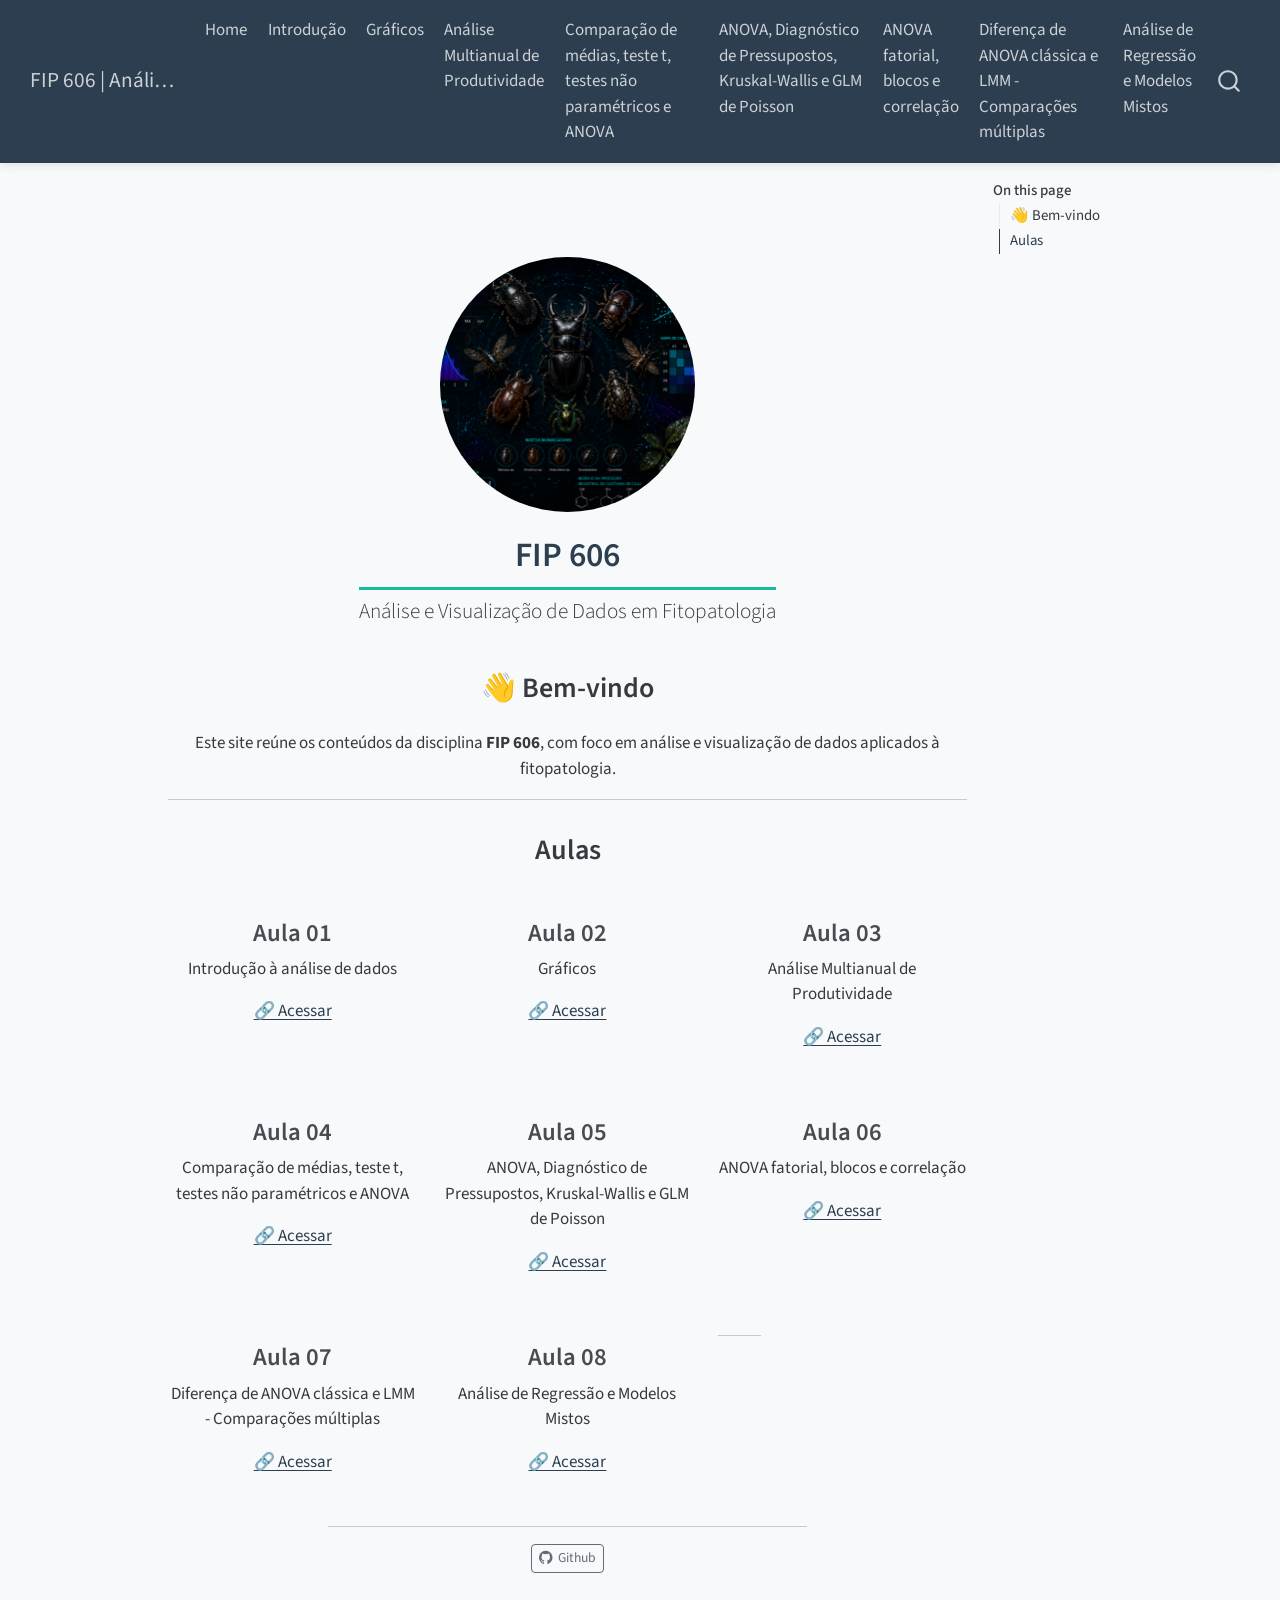
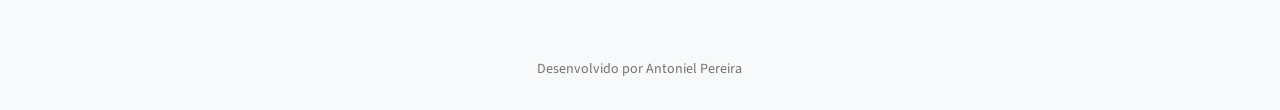
==== commit 585d4079: "ATUALIZAÇÃO SITE" ====
--- a/docs/index.html
+++ b/docs/index.html
@@ -7,7 +7,7 @@
 <meta name="viewport" content="width=device-width, initial-scale=1.0, user-scalable=yes">
 
 
-<title>Aulas da disciplina FIP 606 - ANÁLISE E VISUALIZAÇÃO DE DADOS EM FITOPATOLOGIA – website FIP 606</title>
+<title>FIP 606 – FIP 606 | Análise de Dados em Fitopatologia</title>
 <style>
 /* Default styles provided by pandoc.
 ** See https://pandoc.org/MANUAL.html#variables-for-html for config info.
@@ -41,7 +41,7 @@
 <link href="site_libs/quarto-html/quarto-syntax-highlighting-845c23b38eaddc0f92fda52bfe77a8c8.css" rel="stylesheet" id="quarto-text-highlighting-styles">
 <script src="site_libs/bootstrap/bootstrap.min.js"></script>
 <link href="site_libs/bootstrap/bootstrap-icons.css" rel="stylesheet">
-<link href="site_libs/bootstrap/bootstrap-a0f9fd0d421825b736dc1bbcbcba2219.min.css" rel="stylesheet" append-hash="true" id="quarto-bootstrap" data-mode="light">
+<link href="site_libs/bootstrap/bootstrap-438d1847d4ebb52a8b619e042d52009f.min.css" rel="stylesheet" append-hash="true" id="quarto-bootstrap" data-mode="light">
 <script id="quarto-search-options" type="application/json">{
   "location": "navbar",
   "copy-button": false,
@@ -69,9 +69,9 @@
     "search-label": "Search"
   }
 }</script>
-
-
-<link rel="stylesheet" href="styles.css">
+<style>html{ scroll-behavior: smooth; }</style>
+
+
 </head>
 
 <body class="nav-fixed quarto-light">
@@ -82,7 +82,7 @@
       <div class="navbar-container container-fluid">
       <div class="navbar-brand-container mx-auto">
     <a class="navbar-brand" href="./index.html">
-    <span class="navbar-title">website FIP 606</span>
+    <span class="navbar-title">FIP 606 | Análise de Dados em Fitopatologia</span>
     </a>
   </div>
             <div id="quarto-search" class="" title="Search"></div>
@@ -92,36 +92,40 @@
           <div class="collapse navbar-collapse" id="navbarCollapse">
             <ul class="navbar-nav navbar-nav-scroll me-auto">
   <li class="nav-item">
+    <a class="nav-link active" href="./index.html" aria-current="page"> 
+<span class="menu-text">Home</span></a>
+  </li>  
+  <li class="nav-item">
     <a class="nav-link" href="./aula1Q.html"> 
-<span class="menu-text">Aula 01</span></a>
+<span class="menu-text">Introdução</span></a>
   </li>  
   <li class="nav-item">
     <a class="nav-link" href="./aula2.html"> 
-<span class="menu-text">Aula 02</span></a>
+<span class="menu-text">Gráficos</span></a>
   </li>  
   <li class="nav-item">
     <a class="nav-link" href="./aula3.html"> 
-<span class="menu-text">Aula 03</span></a>
+<span class="menu-text">Análise Multianual de Produtividade</span></a>
   </li>  
   <li class="nav-item">
     <a class="nav-link" href="./aula4.html"> 
-<span class="menu-text">Aula 04</span></a>
+<span class="menu-text">Comparação de médias, teste t, testes não paramétricos e ANOVA</span></a>
   </li>  
   <li class="nav-item">
     <a class="nav-link" href="./aula5.html"> 
-<span class="menu-text">Aula 05</span></a>
+<span class="menu-text">ANOVA, Diagnóstico de Pressupostos, Kruskal-Wallis e GLM de Poisson</span></a>
   </li>  
   <li class="nav-item">
     <a class="nav-link" href="./aula6.html"> 
-<span class="menu-text">Aula 06</span></a>
+<span class="menu-text">ANOVA fatorial, blocos e correlação</span></a>
   </li>  
   <li class="nav-item">
     <a class="nav-link" href="./aula7.html"> 
-<span class="menu-text">Aula 07</span></a>
+<span class="menu-text">Diferença de ANOVA clássica e LMM - Comparações múltiplas</span></a>
   </li>  
   <li class="nav-item">
     <a class="nav-link" href="./aula08.html"> 
-<span class="menu-text">Aula 08</span></a>
+<span class="menu-text">Análise de Regressão e Modelos Mistos</span></a>
   </li>  
 </ul>
           </div> <!-- /navcollapse -->
@@ -138,7 +142,8 @@
         <nav id="TOC" role="doc-toc" class="toc-active">
     <h2 id="toc-title">On this page</h2>
   <ul>
-  <li><a href="#site-organizado-por-antoniel-pereira" id="toc-site-organizado-por-antoniel-pereira" class="nav-link active" data-scroll-target="#site-organizado-por-antoniel-pereira"><strong>Site organizado por Antoniel Pereira</strong></a></li>
+  <li><a href="#bem-vindo" id="toc-bem-vindo" class="nav-link active" data-scroll-target="#bem-vindo">👋 Bem-vindo</a></li>
+  <li><a href="#aulas" id="toc-aulas" class="nav-link" data-scroll-target="#aulas">Aulas</a></li>
   </ul>
 </nav>
     </div>
@@ -148,17 +153,65 @@
   round " style="height: 15em; width: 15em;">
  <header id="title-block-header" class="quarto-title-block default">
 <div class="quarto-title">
-<h1 class="title">Aulas da disciplina FIP 606 - ANÁLISE E VISUALIZAÇÃO DE DADOS EM FITOPATOLOGIA</h1>
-<p class="subtitle lead">Organização das aulas para apresentação em website</p>
+<h1 class="title">FIP 606</h1>
+<p class="subtitle lead">Análise e Visualização de Dados em Fitopatologia</p>
 </div>
 <div class="quarto-title-meta">
   </div>
 </header><main class="content" id="quarto-document-content">
 
-<section id="site-organizado-por-antoniel-pereira" class="level3">
-<h3 data-anchor-id="site-organizado-por-antoniel-pereira"><strong>Site organizado por Antoniel Pereira</strong></h3>
-
-
+<section id="bem-vindo" class="level2">
+<h2 data-anchor-id="bem-vindo">👋 Bem-vindo</h2>
+<p>Este site reúne os conteúdos da disciplina <strong>FIP 606</strong>, com foco em análise e visualização de dados aplicados à fitopatologia.</p>
+<hr>
+</section>
+<section id="aulas" class="level2">
+<h2 data-anchor-id="aulas">Aulas</h2>
+<div class="grid">
+<section id="aula-01" class="level3 g-col-4">
+<h3 data-anchor-id="aula-01">Aula 01</h3>
+<p>Introdução à análise de dados</p>
+<p><a href="./aula1Q.html">🔗 Acessar</a></p>
+</section>
+<section id="aula-02" class="level3 g-col-4">
+<h3 data-anchor-id="aula-02">Aula 02</h3>
+<p>Gráficos</p>
+<p><a href="./aula2.html">🔗 Acessar</a></p>
+</section>
+<section id="aula-03" class="level3 g-col-4">
+<h3 data-anchor-id="aula-03">Aula 03</h3>
+<p>Análise Multianual de Produtividade</p>
+<p><a href="./aula3.html">🔗 Acessar</a></p>
+</section>
+<section id="aula-04" class="level3 g-col-4">
+<h3 data-anchor-id="aula-04">Aula 04</h3>
+<p>Comparação de médias, teste t, testes não paramétricos e ANOVA</p>
+<p><a href="./aula4.html">🔗 Acessar</a></p>
+</section>
+<section id="aula-05" class="level3 g-col-4">
+<h3 data-anchor-id="aula-05">Aula 05</h3>
+<p>ANOVA, Diagnóstico de Pressupostos, Kruskal-Wallis e GLM de Poisson</p>
+<p><a href="./aula5.html">🔗 Acessar</a></p>
+</section>
+<section id="aula-06" class="level3 g-col-4">
+<h3 data-anchor-id="aula-06">Aula 06</h3>
+<p>ANOVA fatorial, blocos e correlação</p>
+<p><a href="./aula6.html">🔗 Acessar</a></p>
+</section>
+<section id="aula-07" class="level3 g-col-4">
+<h3 data-anchor-id="aula-07">Aula 07</h3>
+<p>Diferença de ANOVA clássica e LMM - Comparações múltiplas</p>
+<p><a href="./aula7.html">🔗 Acessar</a></p>
+</section>
+<section id="aula-08" class="level3 g-col-4">
+<h3 data-anchor-id="aula-08">Aula 08</h3>
+<p>Análise de Regressão e Modelos Mistos</p>
+<p><a href="aula 08.qmd">🔗 Acessar</a></p>
+</section>
+<hr>
+
+
+</div>
 </section>
 </main> 
   <hr class="about-sep">
@@ -564,8 +617,22 @@
   });
   </script>
 </div> <!-- /content -->
-
-
-
-
+<footer class="footer">
+  <div class="nav-footer">
+    <div class="nav-footer-left">
+      &nbsp;
+    </div>   
+    <div class="nav-footer-center">
+<p>Desenvolvido por Antoniel Pereira</p>
+</div>
+    <div class="nav-footer-right">
+      &nbsp;
+    </div>
+  </div>
+</footer>
+
+
+
+
+<script src="site_libs/quarto-html/zenscroll-min.js"></script>
 </body></html>
